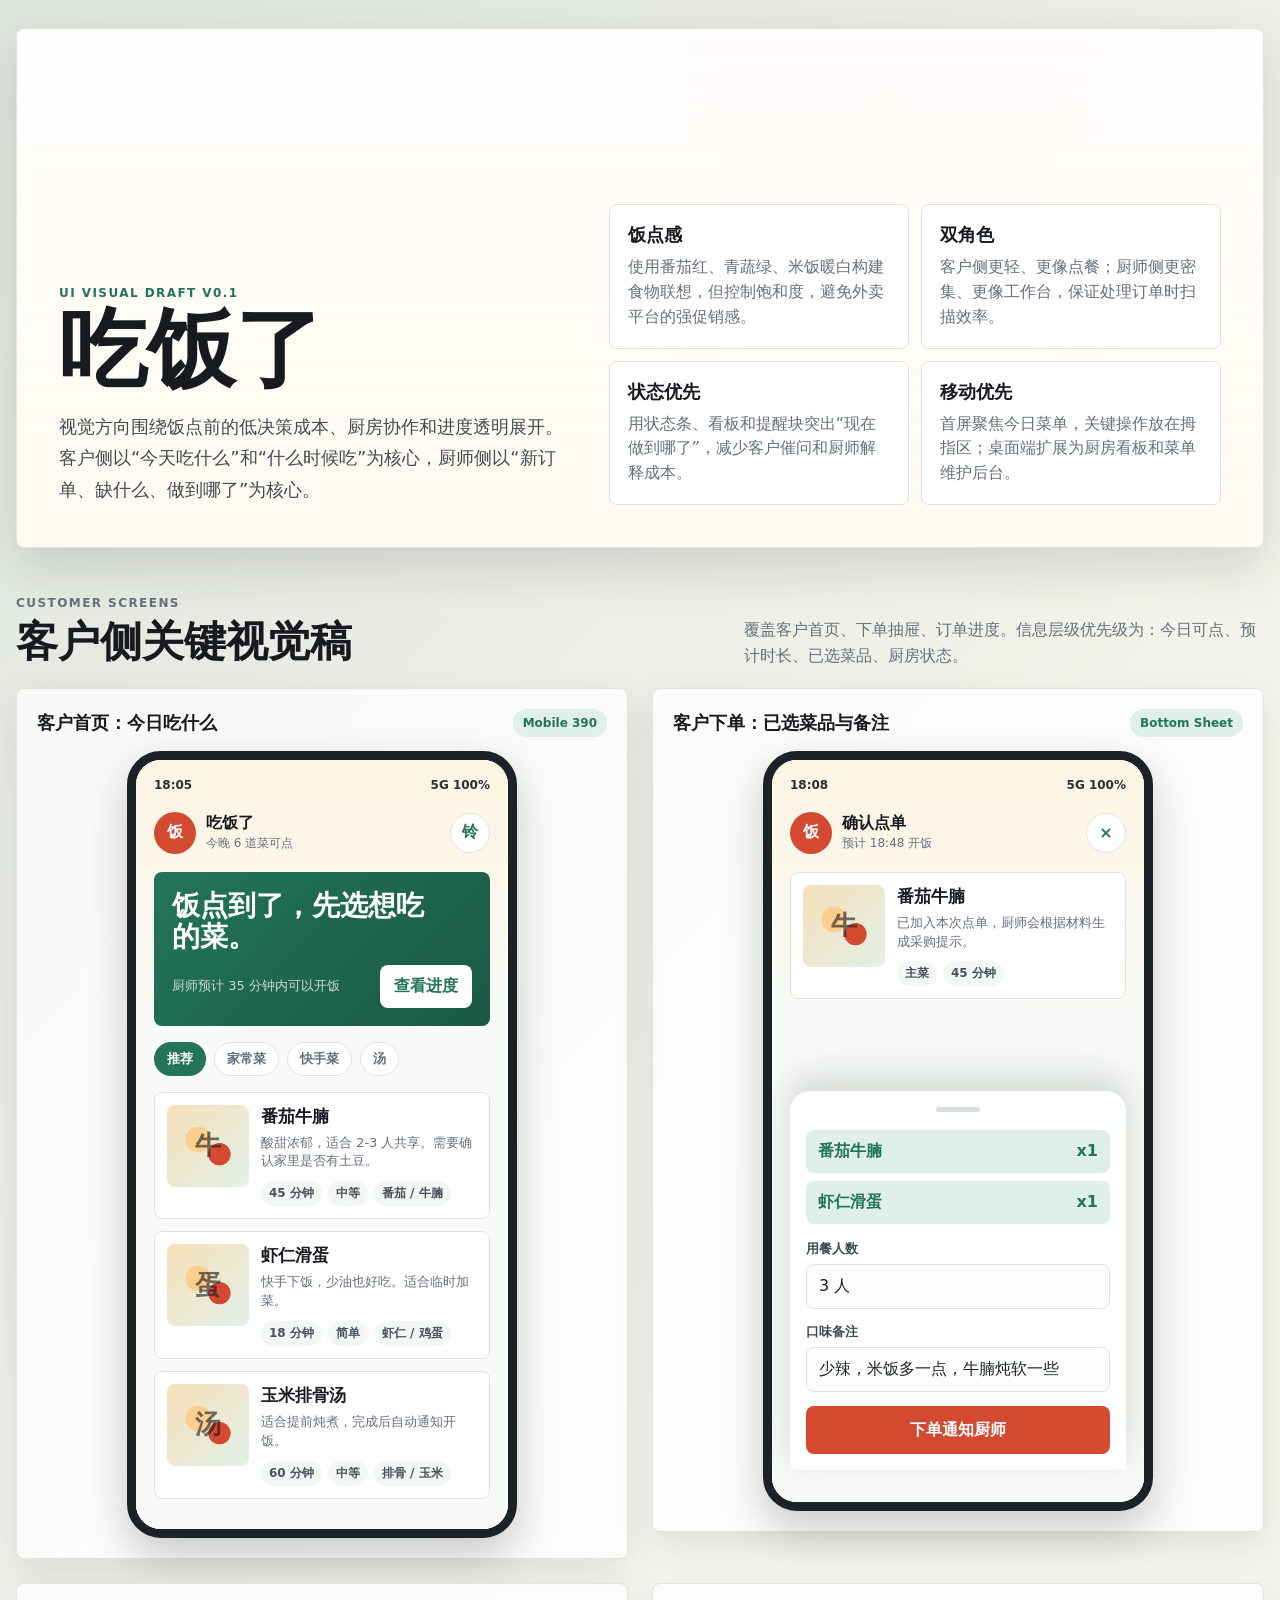
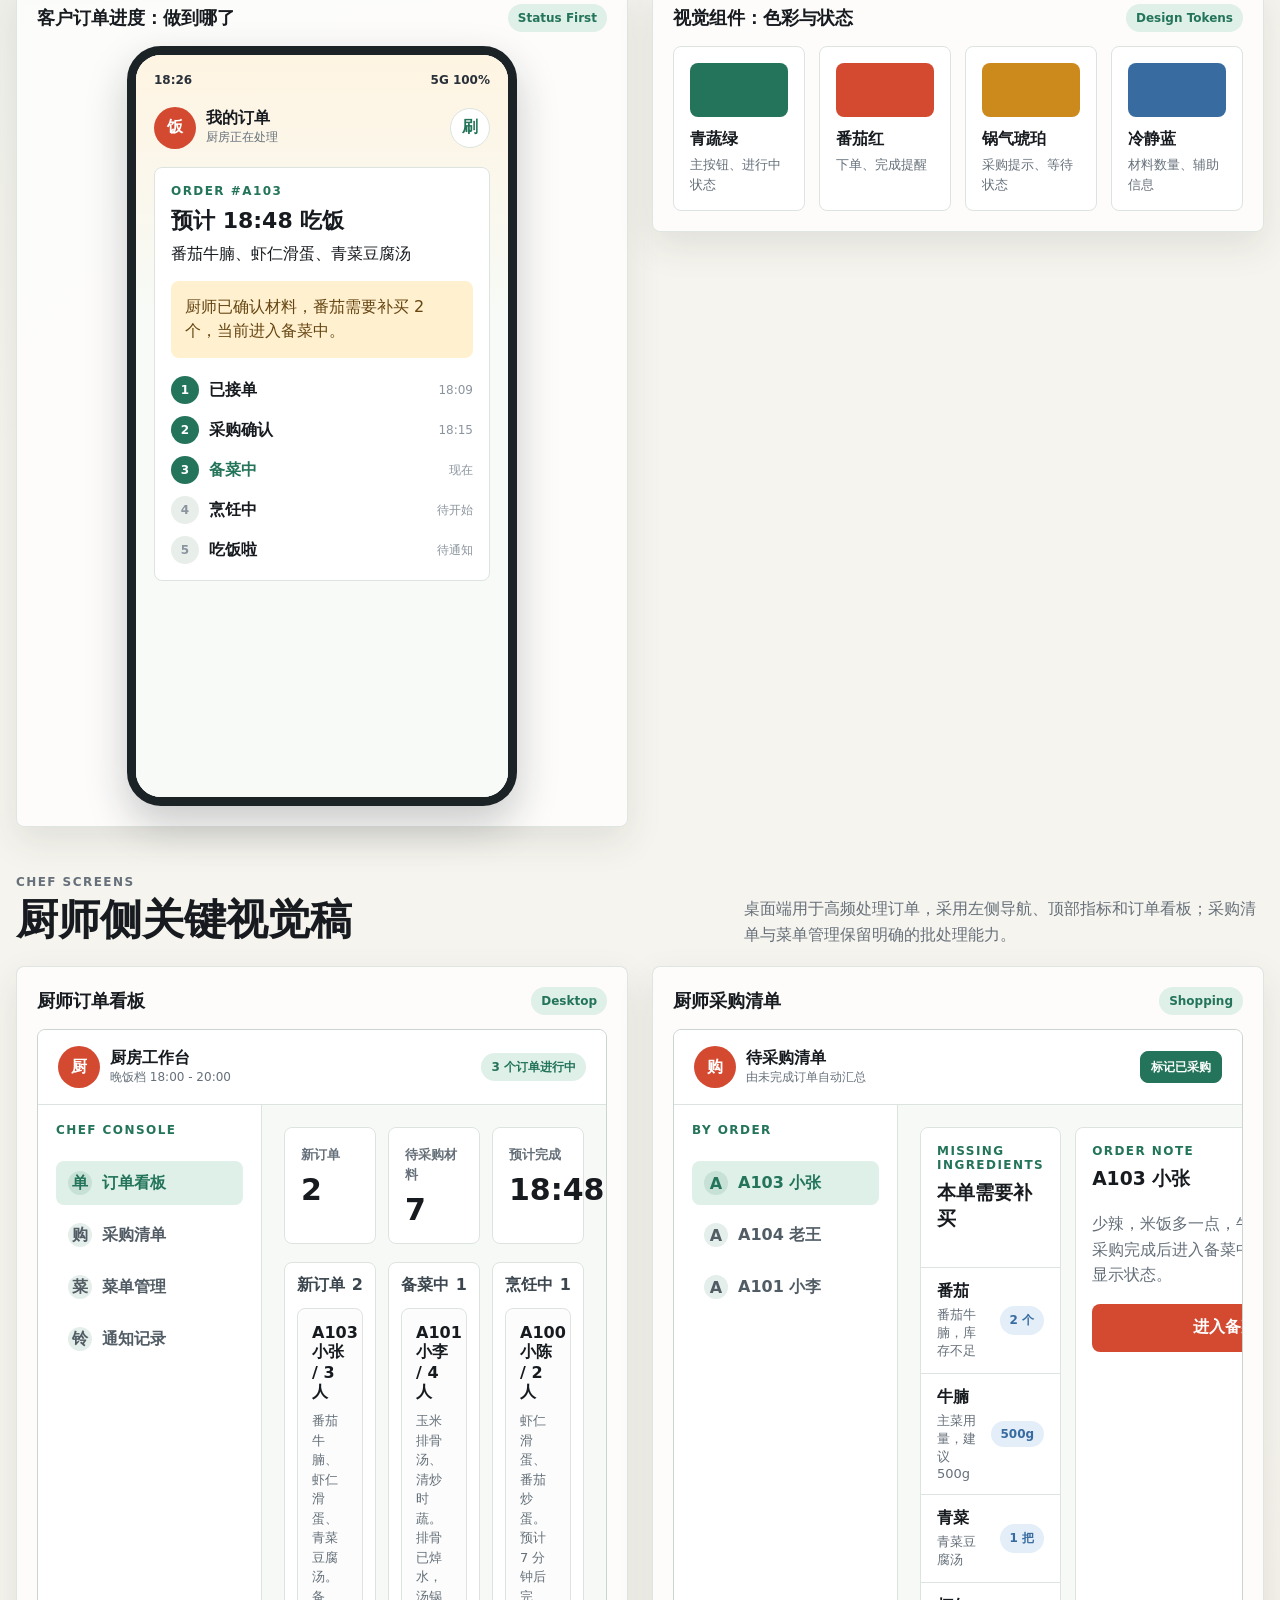
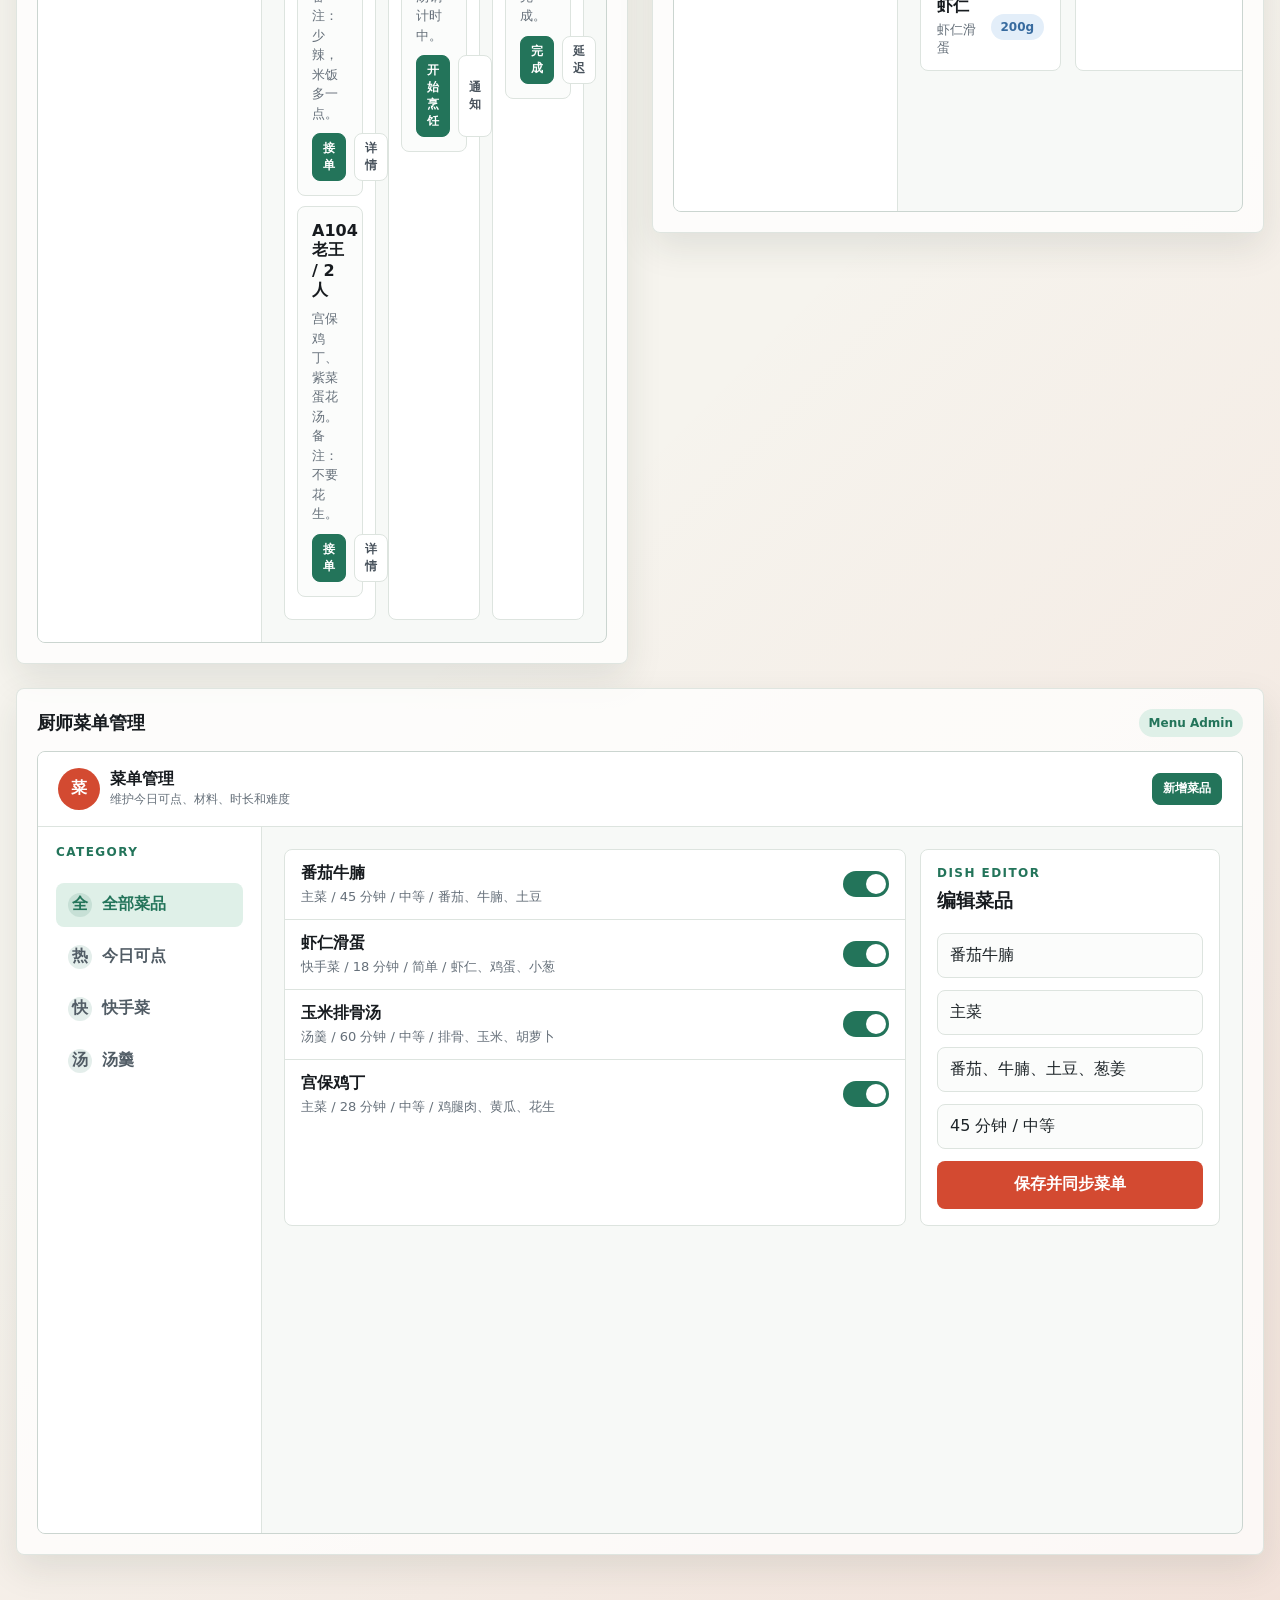
==== docs/ui-visual-draft.html @ 0a66c68c "Add UI visual draft" ====
<!doctype html>
<html lang="zh-CN">
  <head>
    <meta charset="UTF-8" />
    <meta name="viewport" content="width=device-width, initial-scale=1.0" />
    <title>吃饭了 UI 视觉稿</title>
    <style>
      :root {
        color-scheme: light;
        --ink: #171b1f;
        --muted: #66707a;
        --subtle: #8b949e;
        --paper: #fffaf1;
        --surface: #ffffff;
        --wash: #f3f7f4;
        --line: #dde4df;
        --green: #23745a;
        --green-soft: #dff0e8;
        --tomato: #d34a31;
        --tomato-soft: #ffe4dc;
        --amber: #cc8a1d;
        --amber-soft: #fff0cf;
        --blue: #386b9f;
        --blue-soft: #e3eef9;
        --shadow: 0 20px 48px rgba(31, 45, 38, 0.14);
        --radius: 8px;
      }

      * {
        box-sizing: border-box;
      }

      body {
        margin: 0;
        background:
          linear-gradient(135deg, rgba(35, 116, 90, 0.12), transparent 34%),
          linear-gradient(315deg, rgba(211, 74, 49, 0.1), transparent 30%),
          #f6f4ee;
        color: var(--ink);
        font-family:
          Inter, ui-sans-serif, system-ui, -apple-system, BlinkMacSystemFont,
          "Segoe UI", "Noto Sans SC", sans-serif;
      }

      button,
      input,
      textarea {
        font: inherit;
      }

      .page {
        width: min(1440px, calc(100% - 32px));
        margin: 0 auto;
        padding: 28px 0 72px;
      }

      .cover {
        display: grid;
        grid-template-columns: minmax(0, 0.92fr) minmax(340px, 1.08fr);
        gap: 28px;
        min-height: 520px;
        align-items: end;
        padding: 42px;
        border: 1px solid rgba(221, 228, 223, 0.9);
        border-radius: var(--radius);
        background:
          linear-gradient(180deg, rgba(255, 255, 255, 0.86), rgba(255, 250, 241, 0.94)),
          radial-gradient(circle at 70% 18%, rgba(255, 228, 220, 0.7), transparent 34%),
          var(--paper);
        box-shadow: var(--shadow);
      }

      .eyebrow {
        margin: 0 0 8px;
        color: var(--green);
        font-size: 12px;
        font-weight: 900;
        letter-spacing: 0.12em;
        text-transform: uppercase;
      }

      h1,
      h2,
      h3,
      p {
        margin-top: 0;
      }

      h1 {
        max-width: 620px;
        margin-bottom: 18px;
        font-size: clamp(42px, 7vw, 88px);
        line-height: 0.96;
        letter-spacing: 0;
      }

      .cover-copy {
        max-width: 620px;
        margin: 0;
        color: #424b52;
        font-size: 18px;
        line-height: 1.75;
      }

      .visual-principles {
        display: grid;
        grid-template-columns: repeat(2, minmax(0, 1fr));
        gap: 12px;
      }

      .principle {
        min-height: 132px;
        padding: 18px;
        border: 1px solid var(--line);
        border-radius: var(--radius);
        background: var(--surface);
      }

      .principle strong {
        display: block;
        margin-bottom: 8px;
        font-size: 18px;
      }

      .principle span {
        color: var(--muted);
        line-height: 1.55;
      }

      .section-head {
        display: flex;
        align-items: end;
        justify-content: space-between;
        gap: 20px;
        margin: 46px 0 18px;
      }

      .section-head h2 {
        margin: 0;
        font-size: clamp(26px, 4vw, 42px);
        letter-spacing: 0;
      }

      .section-head p {
        max-width: 520px;
        margin: 0;
        color: var(--muted);
        line-height: 1.65;
      }

      .boards {
        display: grid;
        grid-template-columns: repeat(2, minmax(0, 1fr));
        gap: 24px;
        align-items: start;
      }

      .board {
        padding: 20px;
        border: 1px solid rgba(221, 228, 223, 0.94);
        border-radius: var(--radius);
        background: rgba(255, 255, 255, 0.74);
        box-shadow: 0 14px 36px rgba(31, 45, 38, 0.1);
      }

      .board-title {
        display: flex;
        align-items: center;
        justify-content: space-between;
        gap: 12px;
        margin-bottom: 14px;
      }

      .board-title h3 {
        margin: 0;
        font-size: 18px;
      }

      .tag {
        display: inline-flex;
        align-items: center;
        min-height: 28px;
        padding: 5px 10px;
        border-radius: 999px;
        background: var(--green-soft);
        color: var(--green);
        font-size: 12px;
        font-weight: 800;
        white-space: nowrap;
      }

      .phone {
        width: min(390px, 100%);
        min-height: 760px;
        margin: 0 auto;
        overflow: hidden;
        border: 9px solid #1c2327;
        border-radius: 34px;
        background: #f8f8f4;
        box-shadow: 0 18px 42px rgba(23, 27, 31, 0.22);
      }

      .phone-screen {
        min-height: 742px;
        padding: 18px;
        background:
          linear-gradient(180deg, rgba(255, 244, 225, 0.96), rgba(247, 250, 246, 0.98) 34%),
          var(--wash);
      }

      .status {
        display: flex;
        justify-content: space-between;
        margin-bottom: 20px;
        color: #283039;
        font-size: 12px;
        font-weight: 800;
      }

      .app-top {
        display: flex;
        align-items: center;
        justify-content: space-between;
        gap: 12px;
        margin-bottom: 18px;
      }

      .brand {
        display: flex;
        align-items: center;
        gap: 10px;
      }

      .logo {
        display: grid;
        place-items: center;
        width: 42px;
        height: 42px;
        border-radius: 50%;
        background: var(--tomato);
        color: #fff;
        font-weight: 950;
      }

      .brand strong {
        display: block;
        line-height: 1.1;
      }

      .brand span {
        color: var(--muted);
        font-size: 12px;
      }

      .icon-button {
        display: grid;
        place-items: center;
        width: 40px;
        height: 40px;
        border: 1px solid var(--line);
        border-radius: 50%;
        background: #fff;
        color: var(--green);
        font-weight: 900;
      }

      .hero-panel {
        padding: 18px;
        border-radius: var(--radius);
        background:
          linear-gradient(135deg, rgba(35, 116, 90, 0.92), rgba(25, 88, 68, 0.96)),
          var(--green);
        color: #fff;
      }

      .hero-panel h2 {
        max-width: 270px;
        margin-bottom: 12px;
        font-size: 28px;
        line-height: 1.12;
        letter-spacing: 0;
      }

      .hero-row {
        display: flex;
        align-items: center;
        justify-content: space-between;
        gap: 14px;
      }

      .hero-row span {
        color: rgba(255, 255, 255, 0.76);
        font-size: 13px;
        line-height: 1.4;
      }

      .primary {
        border: 0;
        border-radius: var(--radius);
        padding: 11px 14px;
        background: #fff;
        color: var(--green);
        font-weight: 900;
      }

      .tabs {
        display: flex;
        gap: 8px;
        margin: 16px 0;
        overflow-x: auto;
      }

      .tab {
        flex: 0 0 auto;
        min-height: 34px;
        border: 1px solid var(--line);
        border-radius: 999px;
        padding: 7px 12px;
        background: #fff;
        color: var(--muted);
        font-size: 13px;
        font-weight: 750;
      }

      .tab.active {
        border-color: rgba(35, 116, 90, 0.2);
        background: var(--green);
        color: #fff;
      }

      .dish-card {
        display: grid;
        grid-template-columns: 82px minmax(0, 1fr);
        gap: 12px;
        margin-bottom: 12px;
        padding: 12px;
        border: 1px solid var(--line);
        border-radius: var(--radius);
        background: #fff;
      }

      .dish-art {
        display: grid;
        place-items: center;
        width: 82px;
        height: 82px;
        border-radius: var(--radius);
        background:
          radial-gradient(circle at 38% 42%, #ffcd8d 0 18%, transparent 19%),
          radial-gradient(circle at 64% 60%, #d34a31 0 15%, transparent 16%),
          linear-gradient(135deg, #f6e1ba, #e3f0e8);
        color: rgba(23, 27, 31, 0.62);
        font-size: 26px;
        font-weight: 950;
      }

      .dish-card h3 {
        margin-bottom: 6px;
        font-size: 17px;
      }

      .dish-card p {
        margin-bottom: 10px;
        color: var(--muted);
        font-size: 13px;
        line-height: 1.45;
      }

      .meta-row {
        display: flex;
        flex-wrap: wrap;
        gap: 6px;
      }

      .mini {
        border-radius: 999px;
        padding: 4px 8px;
        background: var(--wash);
        color: #48525c;
        font-size: 12px;
        font-weight: 700;
      }

      .sheet {
        margin-top: 92px;
        padding: 16px;
        border-radius: 20px 20px 0 0;
        background: #fff;
        box-shadow: 0 -14px 34px rgba(31, 45, 38, 0.16);
      }

      .sheet-grip {
        width: 44px;
        height: 5px;
        margin: 0 auto 18px;
        border-radius: 999px;
        background: #d8ded9;
      }

      .form-row {
        margin-bottom: 14px;
      }

      .form-row label {
        display: block;
        margin-bottom: 6px;
        color: #3f4a52;
        font-size: 13px;
        font-weight: 800;
      }

      .field {
        min-height: 44px;
        width: 100%;
        border: 1px solid var(--line);
        border-radius: var(--radius);
        padding: 11px 12px;
        background: #fbfcfb;
        color: #1e2529;
      }

      .selected {
        display: grid;
        gap: 8px;
        margin-bottom: 16px;
      }

      .selected-item {
        display: flex;
        justify-content: space-between;
        gap: 10px;
        padding: 11px 12px;
        border-radius: var(--radius);
        background: var(--green-soft);
        color: var(--green);
        font-weight: 850;
      }

      .cta {
        width: 100%;
        min-height: 48px;
        border: 0;
        border-radius: var(--radius);
        background: var(--tomato);
        color: #fff;
        font-weight: 950;
      }

      .progress-card {
        padding: 16px;
        border: 1px solid var(--line);
        border-radius: var(--radius);
        background: #fff;
      }

      .progress-card h3 {
        margin-bottom: 8px;
        font-size: 22px;
      }

      .notice {
        margin: 14px 0;
        padding: 14px;
        border-radius: var(--radius);
        background: var(--amber-soft);
        color: #664512;
        line-height: 1.55;
      }

      .steps {
        display: grid;
        gap: 12px;
        margin-top: 18px;
      }

      .step {
        display: grid;
        grid-template-columns: 28px minmax(0, 1fr) auto;
        gap: 10px;
        align-items: center;
      }

      .dot {
        display: grid;
        place-items: center;
        width: 28px;
        height: 28px;
        border-radius: 50%;
        background: #e8eee9;
        color: var(--muted);
        font-size: 12px;
        font-weight: 900;
      }

      .step.done .dot,
      .step.active .dot {
        background: var(--green);
        color: #fff;
      }

      .step.active strong {
        color: var(--green);
      }

      .step span {
        color: var(--subtle);
        font-size: 12px;
      }

      .desktop {
        min-height: 760px;
        overflow: hidden;
        border: 1px solid #cbd5d0;
        border-radius: var(--radius);
        background: #f7f9f7;
      }

      .desktop-top {
        display: flex;
        align-items: center;
        justify-content: space-between;
        gap: 20px;
        padding: 16px 20px;
        border-bottom: 1px solid var(--line);
        background: #fff;
      }

      .desktop-body {
        display: grid;
        grid-template-columns: 224px minmax(0, 1fr);
        min-height: 706px;
      }

      .sidebar {
        padding: 18px;
        border-right: 1px solid var(--line);
        background: #ffffff;
      }

      .nav {
        display: grid;
        gap: 8px;
        margin-top: 24px;
      }

      .nav-item {
        display: flex;
        align-items: center;
        gap: 10px;
        min-height: 42px;
        border-radius: var(--radius);
        padding: 10px 12px;
        color: #515c65;
        font-weight: 760;
      }

      .nav-item.active {
        background: var(--green-soft);
        color: var(--green);
      }

      .nav-icon {
        display: grid;
        place-items: center;
        width: 24px;
        height: 24px;
        border-radius: 50%;
        background: rgba(35, 116, 90, 0.12);
      }

      .workarea {
        padding: 22px;
      }

      .metrics {
        display: grid;
        grid-template-columns: repeat(3, minmax(0, 1fr));
        gap: 12px;
        margin-bottom: 18px;
      }

      .metric {
        padding: 16px;
        border: 1px solid var(--line);
        border-radius: var(--radius);
        background: #fff;
      }

      .metric span {
        color: var(--muted);
        font-size: 13px;
        font-weight: 800;
      }

      .metric strong {
        display: block;
        margin-top: 8px;
        font-size: 30px;
      }

      .kanban {
        display: grid;
        grid-template-columns: repeat(3, minmax(0, 1fr));
        gap: 12px;
      }

      .lane {
        min-height: 496px;
        padding: 12px;
        border: 1px solid var(--line);
        border-radius: var(--radius);
        background: #fff;
      }

      .lane-title {
        display: flex;
        justify-content: space-between;
        margin-bottom: 12px;
        color: #3b464e;
        font-weight: 900;
      }

      .order-card {
        margin-bottom: 10px;
        padding: 14px;
        border: 1px solid var(--line);
        border-radius: var(--radius);
        background: #fbfcfb;
      }

      .order-card strong {
        display: block;
        margin-bottom: 8px;
      }

      .order-card p {
        margin-bottom: 10px;
        color: var(--muted);
        font-size: 13px;
        line-height: 1.5;
      }

      .order-actions {
        display: flex;
        gap: 8px;
      }

      .small-button {
        min-height: 32px;
        border: 1px solid var(--line);
        border-radius: var(--radius);
        padding: 6px 10px;
        background: #fff;
        color: #48525c;
        font-size: 12px;
        font-weight: 850;
      }

      .small-button.primary-action {
        border-color: var(--green);
        background: var(--green);
        color: #fff;
      }

      .split {
        display: grid;
        grid-template-columns: 1fr 300px;
        gap: 14px;
      }

      .list-panel,
      .editor-panel {
        border: 1px solid var(--line);
        border-radius: var(--radius);
        background: #fff;
      }

      .panel-pad {
        padding: 16px;
      }

      .ingredient-row,
      .menu-row {
        display: grid;
        grid-template-columns: minmax(0, 1fr) auto;
        gap: 12px;
        align-items: center;
        padding: 13px 16px;
        border-top: 1px solid var(--line);
      }

      .ingredient-row:first-child,
      .menu-row:first-child {
        border-top: 0;
      }

      .ingredient-row p,
      .menu-row p {
        margin: 4px 0 0;
        color: var(--muted);
        font-size: 13px;
      }

      .amount {
        border-radius: 999px;
        padding: 6px 10px;
        background: var(--blue-soft);
        color: var(--blue);
        font-size: 12px;
        font-weight: 850;
      }

      .toggle {
        width: 46px;
        height: 26px;
        border-radius: 999px;
        background: var(--green);
        padding: 3px;
      }

      .toggle::after {
        display: block;
        width: 20px;
        height: 20px;
        margin-left: auto;
        border-radius: 50%;
        background: #fff;
        content: "";
      }

      .field-stack {
        display: grid;
        gap: 12px;
      }

      .token-grid {
        display: grid;
        grid-template-columns: repeat(4, minmax(0, 1fr));
        gap: 14px;
      }

      .token {
        padding: 16px;
        border: 1px solid var(--line);
        border-radius: var(--radius);
        background: #fff;
      }

      .swatch {
        height: 54px;
        margin-bottom: 12px;
        border-radius: var(--radius);
      }

      .token strong {
        display: block;
        margin-bottom: 4px;
      }

      .token span {
        color: var(--muted);
        font-size: 13px;
      }

      @media (max-width: 1080px) {
        .cover,
        .boards {
          grid-template-columns: 1fr;
        }

        .desktop-body,
        .split,
        .metrics,
        .kanban,
        .token-grid {
          grid-template-columns: 1fr;
        }

        .sidebar {
          display: none;
        }
      }

      @media (max-width: 640px) {
        .page {
          width: min(100% - 20px, 1440px);
          padding-top: 10px;
        }

        .cover {
          padding: 22px;
          min-height: auto;
        }

        .visual-principles {
          grid-template-columns: 1fr;
        }

        .section-head {
          display: block;
        }

        .section-head p {
          margin-top: 10px;
        }

        .board {
          padding: 12px;
        }
      }
    </style>
  </head>
  <body>
    <main class="page">
      <section class="cover">
        <div>
          <p class="eyebrow">UI Visual Draft v0.1</p>
          <h1>吃饭了</h1>
          <p class="cover-copy">
            视觉方向围绕饭点前的低决策成本、厨房协作和进度透明展开。客户侧以“今天吃什么”和“什么时候吃”为核心，厨师侧以“新订单、缺什么、做到哪了”为核心。
          </p>
        </div>
        <div class="visual-principles">
          <div class="principle">
            <strong>饭点感</strong>
            <span>使用番茄红、青蔬绿、米饭暖白构建食物联想，但控制饱和度，避免外卖平台的强促销感。</span>
          </div>
          <div class="principle">
            <strong>双角色</strong>
            <span>客户侧更轻、更像点餐；厨师侧更密集、更像工作台，保证处理订单时扫描效率。</span>
          </div>
          <div class="principle">
            <strong>状态优先</strong>
            <span>用状态条、看板和提醒块突出“现在做到哪了”，减少客户催问和厨师解释成本。</span>
          </div>
          <div class="principle">
            <strong>移动优先</strong>
            <span>首屏聚焦今日菜单，关键操作放在拇指区；桌面端扩展为厨房看板和菜单维护后台。</span>
          </div>
        </div>
      </section>

      <div class="section-head">
        <div>
          <p class="eyebrow">Customer Screens</p>
          <h2>客户侧关键视觉稿</h2>
        </div>
        <p>覆盖客户首页、下单抽屉、订单进度。信息层级优先级为：今日可点、预计时长、已选菜品、厨房状态。</p>
      </div>

      <section class="boards">
        <article class="board">
          <div class="board-title">
            <h3>客户首页：今日吃什么</h3>
            <span class="tag">Mobile 390</span>
          </div>
          <div class="phone">
            <div class="phone-screen">
              <div class="status"><span>18:05</span><span>5G 100%</span></div>
              <div class="app-top">
                <div class="brand">
                  <div class="logo">饭</div>
                  <div>
                    <strong>吃饭了</strong>
                    <span>今晚 6 道菜可点</span>
                  </div>
                </div>
                <button class="icon-button" type="button">铃</button>
              </div>
              <div class="hero-panel">
                <h2>饭点到了，先选想吃的菜。</h2>
                <div class="hero-row">
                  <span>厨师预计 35 分钟内可以开饭</span>
                  <button class="primary" type="button">查看进度</button>
                </div>
              </div>
              <div class="tabs">
                <button class="tab active" type="button">推荐</button>
                <button class="tab" type="button">家常菜</button>
                <button class="tab" type="button">快手菜</button>
                <button class="tab" type="button">汤</button>
              </div>
              <div class="dish-card">
                <div class="dish-art">牛</div>
                <div>
                  <h3>番茄牛腩</h3>
                  <p>酸甜浓郁，适合 2-3 人共享。需要确认家里是否有土豆。</p>
                  <div class="meta-row">
                    <span class="mini">45 分钟</span>
                    <span class="mini">中等</span>
                    <span class="mini">番茄 / 牛腩</span>
                  </div>
                </div>
              </div>
              <div class="dish-card">
                <div class="dish-art">蛋</div>
                <div>
                  <h3>虾仁滑蛋</h3>
                  <p>快手下饭，少油也好吃。适合临时加菜。</p>
                  <div class="meta-row">
                    <span class="mini">18 分钟</span>
                    <span class="mini">简单</span>
                    <span class="mini">虾仁 / 鸡蛋</span>
                  </div>
                </div>
              </div>
              <div class="dish-card">
                <div class="dish-art">汤</div>
                <div>
                  <h3>玉米排骨汤</h3>
                  <p>适合提前炖煮，完成后自动通知开饭。</p>
                  <div class="meta-row">
                    <span class="mini">60 分钟</span>
                    <span class="mini">中等</span>
                    <span class="mini">排骨 / 玉米</span>
                  </div>
                </div>
              </div>
            </div>
          </div>
        </article>

        <article class="board">
          <div class="board-title">
            <h3>客户下单：已选菜品与备注</h3>
            <span class="tag">Bottom Sheet</span>
          </div>
          <div class="phone">
            <div class="phone-screen">
              <div class="status"><span>18:08</span><span>5G 100%</span></div>
              <div class="app-top">
                <div class="brand">
                  <div class="logo">饭</div>
                  <div>
                    <strong>确认点单</strong>
                    <span>预计 18:48 开饭</span>
                  </div>
                </div>
                <button class="icon-button" type="button">×</button>
              </div>
              <div class="dish-card">
                <div class="dish-art">牛</div>
                <div>
                  <h3>番茄牛腩</h3>
                  <p>已加入本次点单，厨师会根据材料生成采购提示。</p>
                  <div class="meta-row">
                    <span class="mini">主菜</span>
                    <span class="mini">45 分钟</span>
                  </div>
                </div>
              </div>
              <div class="sheet">
                <div class="sheet-grip"></div>
                <div class="selected">
                  <div class="selected-item"><span>番茄牛腩</span><span>x1</span></div>
                  <div class="selected-item"><span>虾仁滑蛋</span><span>x1</span></div>
                </div>
                <div class="form-row">
                  <label>用餐人数</label>
                  <div class="field">3 人</div>
                </div>
                <div class="form-row">
                  <label>口味备注</label>
                  <div class="field">少辣，米饭多一点，牛腩炖软一些</div>
                </div>
                <button class="cta" type="button">下单通知厨师</button>
              </div>
            </div>
          </div>
        </article>

        <article class="board">
          <div class="board-title">
            <h3>客户订单进度：做到哪了</h3>
            <span class="tag">Status First</span>
          </div>
          <div class="phone">
            <div class="phone-screen">
              <div class="status"><span>18:26</span><span>5G 100%</span></div>
              <div class="app-top">
                <div class="brand">
                  <div class="logo">饭</div>
                  <div>
                    <strong>我的订单</strong>
                    <span>厨房正在处理</span>
                  </div>
                </div>
                <button class="icon-button" type="button">刷</button>
              </div>
              <div class="progress-card">
                <p class="eyebrow">Order #A103</p>
                <h3>预计 18:48 吃饭</h3>
                <p>番茄牛腩、虾仁滑蛋、青菜豆腐汤</p>
                <div class="notice">厨师已确认材料，番茄需要补买 2 个，当前进入备菜中。</div>
                <div class="steps">
                  <div class="step done">
                    <span class="dot">1</span>
                    <strong>已接单</strong>
                    <span>18:09</span>
                  </div>
                  <div class="step done">
                    <span class="dot">2</span>
                    <strong>采购确认</strong>
                    <span>18:15</span>
                  </div>
                  <div class="step active">
                    <span class="dot">3</span>
                    <strong>备菜中</strong>
                    <span>现在</span>
                  </div>
                  <div class="step">
                    <span class="dot">4</span>
                    <strong>烹饪中</strong>
                    <span>待开始</span>
                  </div>
                  <div class="step">
                    <span class="dot">5</span>
                    <strong>吃饭啦</strong>
                    <span>待通知</span>
                  </div>
                </div>
              </div>
            </div>
          </div>
        </article>

        <article class="board">
          <div class="board-title">
            <h3>视觉组件：色彩与状态</h3>
            <span class="tag">Design Tokens</span>
          </div>
          <div class="token-grid">
            <div class="token">
              <div class="swatch" style="background: #23745a"></div>
              <strong>青蔬绿</strong>
              <span>主按钮、进行中状态</span>
            </div>
            <div class="token">
              <div class="swatch" style="background: #d34a31"></div>
              <strong>番茄红</strong>
              <span>下单、完成提醒</span>
            </div>
            <div class="token">
              <div class="swatch" style="background: #cc8a1d"></div>
              <strong>锅气琥珀</strong>
              <span>采购提示、等待状态</span>
            </div>
            <div class="token">
              <div class="swatch" style="background: #386b9f"></div>
              <strong>冷静蓝</strong>
              <span>材料数量、辅助信息</span>
            </div>
          </div>
        </article>
      </section>

      <div class="section-head">
        <div>
          <p class="eyebrow">Chef Screens</p>
          <h2>厨师侧关键视觉稿</h2>
        </div>
        <p>桌面端用于高频处理订单，采用左侧导航、顶部指标和订单看板；采购清单与菜单管理保留明确的批处理能力。</p>
      </div>

      <section class="boards">
        <article class="board">
          <div class="board-title">
            <h3>厨师订单看板</h3>
            <span class="tag">Desktop</span>
          </div>
          <div class="desktop">
            <div class="desktop-top">
              <div class="brand">
                <div class="logo">厨</div>
                <div>
                  <strong>厨房工作台</strong>
                  <span>晚饭档 18:00 - 20:00</span>
                </div>
              </div>
              <span class="tag">3 个订单进行中</span>
            </div>
            <div class="desktop-body">
              <aside class="sidebar">
                <p class="eyebrow">Chef Console</p>
                <nav class="nav">
                  <div class="nav-item active"><span class="nav-icon">单</span>订单看板</div>
                  <div class="nav-item"><span class="nav-icon">购</span>采购清单</div>
                  <div class="nav-item"><span class="nav-icon">菜</span>菜单管理</div>
                  <div class="nav-item"><span class="nav-icon">铃</span>通知记录</div>
                </nav>
              </aside>
              <div class="workarea">
                <div class="metrics">
                  <div class="metric"><span>新订单</span><strong>2</strong></div>
                  <div class="metric"><span>待采购材料</span><strong>7</strong></div>
                  <div class="metric"><span>预计完成</span><strong>18:48</strong></div>
                </div>
                <div class="kanban">
                  <div class="lane">
                    <div class="lane-title"><span>新订单</span><span>2</span></div>
                    <div class="order-card">
                      <strong>A103 小张 / 3 人</strong>
                      <p>番茄牛腩、虾仁滑蛋、青菜豆腐汤。备注：少辣，米饭多一点。</p>
                      <div class="order-actions">
                        <button class="small-button primary-action" type="button">接单</button>
                        <button class="small-button" type="button">详情</button>
                      </div>
                    </div>
                    <div class="order-card">
                      <strong>A104 老王 / 2 人</strong>
                      <p>宫保鸡丁、紫菜蛋花汤。备注：不要花生。</p>
                      <div class="order-actions">
                        <button class="small-button primary-action" type="button">接单</button>
                        <button class="small-button" type="button">详情</button>
                      </div>
                    </div>
                  </div>
                  <div class="lane">
                    <div class="lane-title"><span>备菜中</span><span>1</span></div>
                    <div class="order-card">
                      <strong>A101 小李 / 4 人</strong>
                      <p>玉米排骨汤、清炒时蔬。排骨已焯水，汤锅计时中。</p>
                      <div class="order-actions">
                        <button class="small-button primary-action" type="button">开始烹饪</button>
                        <button class="small-button" type="button">通知</button>
                      </div>
                    </div>
                  </div>
                  <div class="lane">
                    <div class="lane-title"><span>烹饪中</span><span>1</span></div>
                    <div class="order-card">
                      <strong>A100 小陈 / 2 人</strong>
                      <p>虾仁滑蛋、番茄炒蛋。预计 7 分钟后完成。</p>
                      <div class="order-actions">
                        <button class="small-button primary-action" type="button">完成</button>
                        <button class="small-button" type="button">延迟</button>
                      </div>
                    </div>
                  </div>
                </div>
              </div>
            </div>
          </div>
        </article>

        <article class="board">
          <div class="board-title">
            <h3>厨师采购清单</h3>
            <span class="tag">Shopping</span>
          </div>
          <div class="desktop">
            <div class="desktop-top">
              <div class="brand">
                <div class="logo">购</div>
                <div>
                  <strong>待采购清单</strong>
                  <span>由未完成订单自动汇总</span>
                </div>
              </div>
              <button class="small-button primary-action" type="button">标记已采购</button>
            </div>
            <div class="desktop-body">
              <aside class="sidebar">
                <p class="eyebrow">By Order</p>
                <nav class="nav">
                  <div class="nav-item active"><span class="nav-icon">A</span>A103 小张</div>
                  <div class="nav-item"><span class="nav-icon">A</span>A104 老王</div>
                  <div class="nav-item"><span class="nav-icon">A</span>A101 小李</div>
                </nav>
              </aside>
              <div class="workarea">
                <div class="split">
                  <div class="list-panel">
                    <div class="panel-pad">
                      <p class="eyebrow">Missing Ingredients</p>
                      <h3>本单需要补买</h3>
                    </div>
                    <div class="ingredient-row">
                      <div><strong>番茄</strong><p>番茄牛腩，库存不足</p></div>
                      <span class="amount">2 个</span>
                    </div>
                    <div class="ingredient-row">
                      <div><strong>牛腩</strong><p>主菜用量，建议 500g</p></div>
                      <span class="amount">500g</span>
                    </div>
                    <div class="ingredient-row">
                      <div><strong>青菜</strong><p>青菜豆腐汤</p></div>
                      <span class="amount">1 把</span>
                    </div>
                    <div class="ingredient-row">
                      <div><strong>虾仁</strong><p>虾仁滑蛋</p></div>
                      <span class="amount">200g</span>
                    </div>
                  </div>
                  <div class="editor-panel">
                    <div class="panel-pad">
                      <p class="eyebrow">Order Note</p>
                      <h3>A103 小张</h3>
                      <p style="color: var(--muted); line-height: 1.6">
                        少辣，米饭多一点，牛腩炖软一些。采购完成后进入备菜中，客户侧同步显示状态。
                      </p>
                      <button class="cta" type="button">进入备菜</button>
                    </div>
                  </div>
                </div>
              </div>
            </div>
          </div>
        </article>

        <article class="board" style="grid-column: 1 / -1">
          <div class="board-title">
            <h3>厨师菜单管理</h3>
            <span class="tag">Menu Admin</span>
          </div>
          <div class="desktop">
            <div class="desktop-top">
              <div class="brand">
                <div class="logo">菜</div>
                <div>
                  <strong>菜单管理</strong>
                  <span>维护今日可点、材料、时长和难度</span>
                </div>
              </div>
              <button class="small-button primary-action" type="button">新增菜品</button>
            </div>
            <div class="desktop-body">
              <aside class="sidebar">
                <p class="eyebrow">Category</p>
                <nav class="nav">
                  <div class="nav-item active"><span class="nav-icon">全</span>全部菜品</div>
                  <div class="nav-item"><span class="nav-icon">热</span>今日可点</div>
                  <div class="nav-item"><span class="nav-icon">快</span>快手菜</div>
                  <div class="nav-item"><span class="nav-icon">汤</span>汤羹</div>
                </nav>
              </aside>
              <div class="workarea">
                <div class="split">
                  <div class="list-panel">
                    <div class="menu-row">
                      <div><strong>番茄牛腩</strong><p>主菜 / 45 分钟 / 中等 / 番茄、牛腩、土豆</p></div>
                      <div class="toggle" aria-label="今日可点"></div>
                    </div>
                    <div class="menu-row">
                      <div><strong>虾仁滑蛋</strong><p>快手菜 / 18 分钟 / 简单 / 虾仁、鸡蛋、小葱</p></div>
                      <div class="toggle" aria-label="今日可点"></div>
                    </div>
                    <div class="menu-row">
                      <div><strong>玉米排骨汤</strong><p>汤羹 / 60 分钟 / 中等 / 排骨、玉米、胡萝卜</p></div>
                      <div class="toggle" aria-label="今日可点"></div>
                    </div>
                    <div class="menu-row">
                      <div><strong>宫保鸡丁</strong><p>主菜 / 28 分钟 / 中等 / 鸡腿肉、黄瓜、花生</p></div>
                      <div class="toggle" aria-label="今日可点"></div>
                    </div>
                  </div>
                  <div class="editor-panel">
                    <div class="panel-pad">
                      <p class="eyebrow">Dish Editor</p>
                      <h3>编辑菜品</h3>
                      <div class="field-stack">
                        <div class="field">番茄牛腩</div>
                        <div class="field">主菜</div>
                        <div class="field">番茄、牛腩、土豆、葱姜</div>
                        <div class="field">45 分钟 / 中等</div>
                        <button class="cta" type="button">保存并同步菜单</button>
                      </div>
                    </div>
                  </div>
                </div>
              </div>
            </div>
          </div>
        </article>
      </section>
    </main>
  </body>
</html>
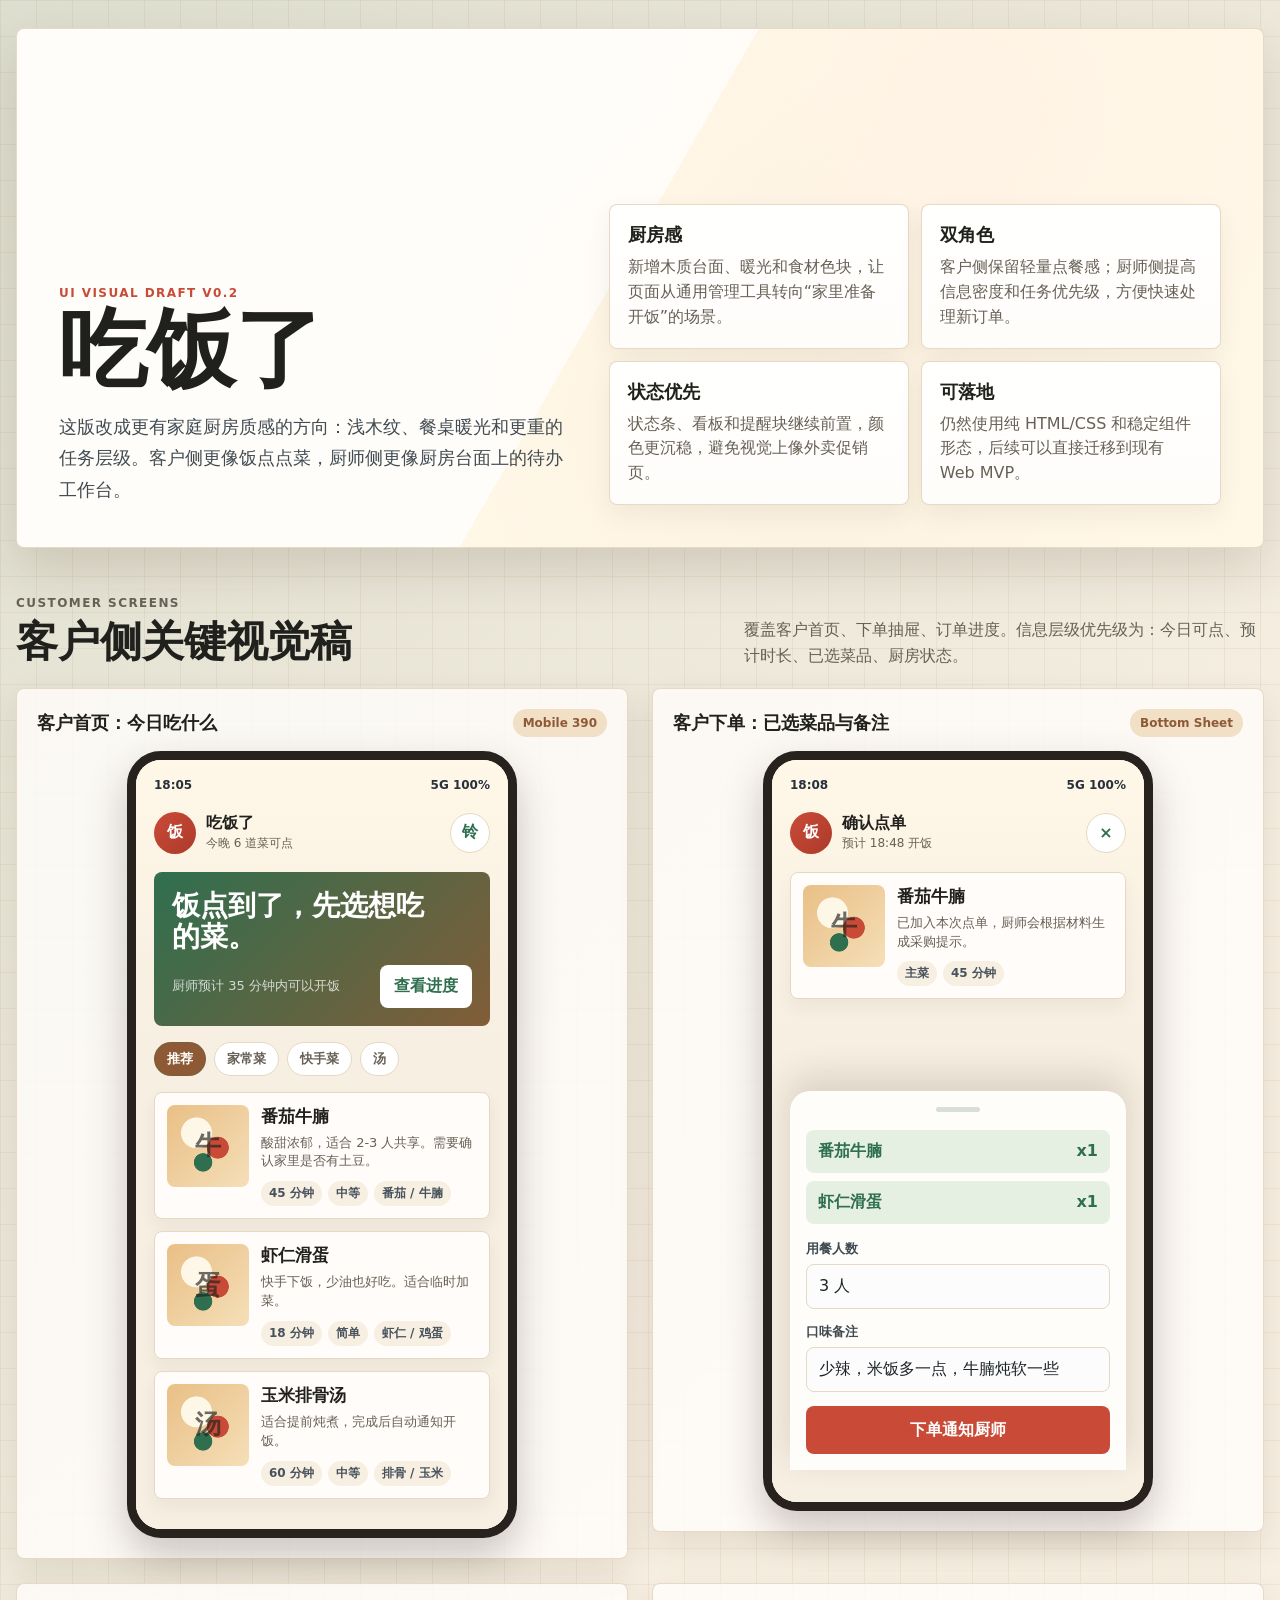
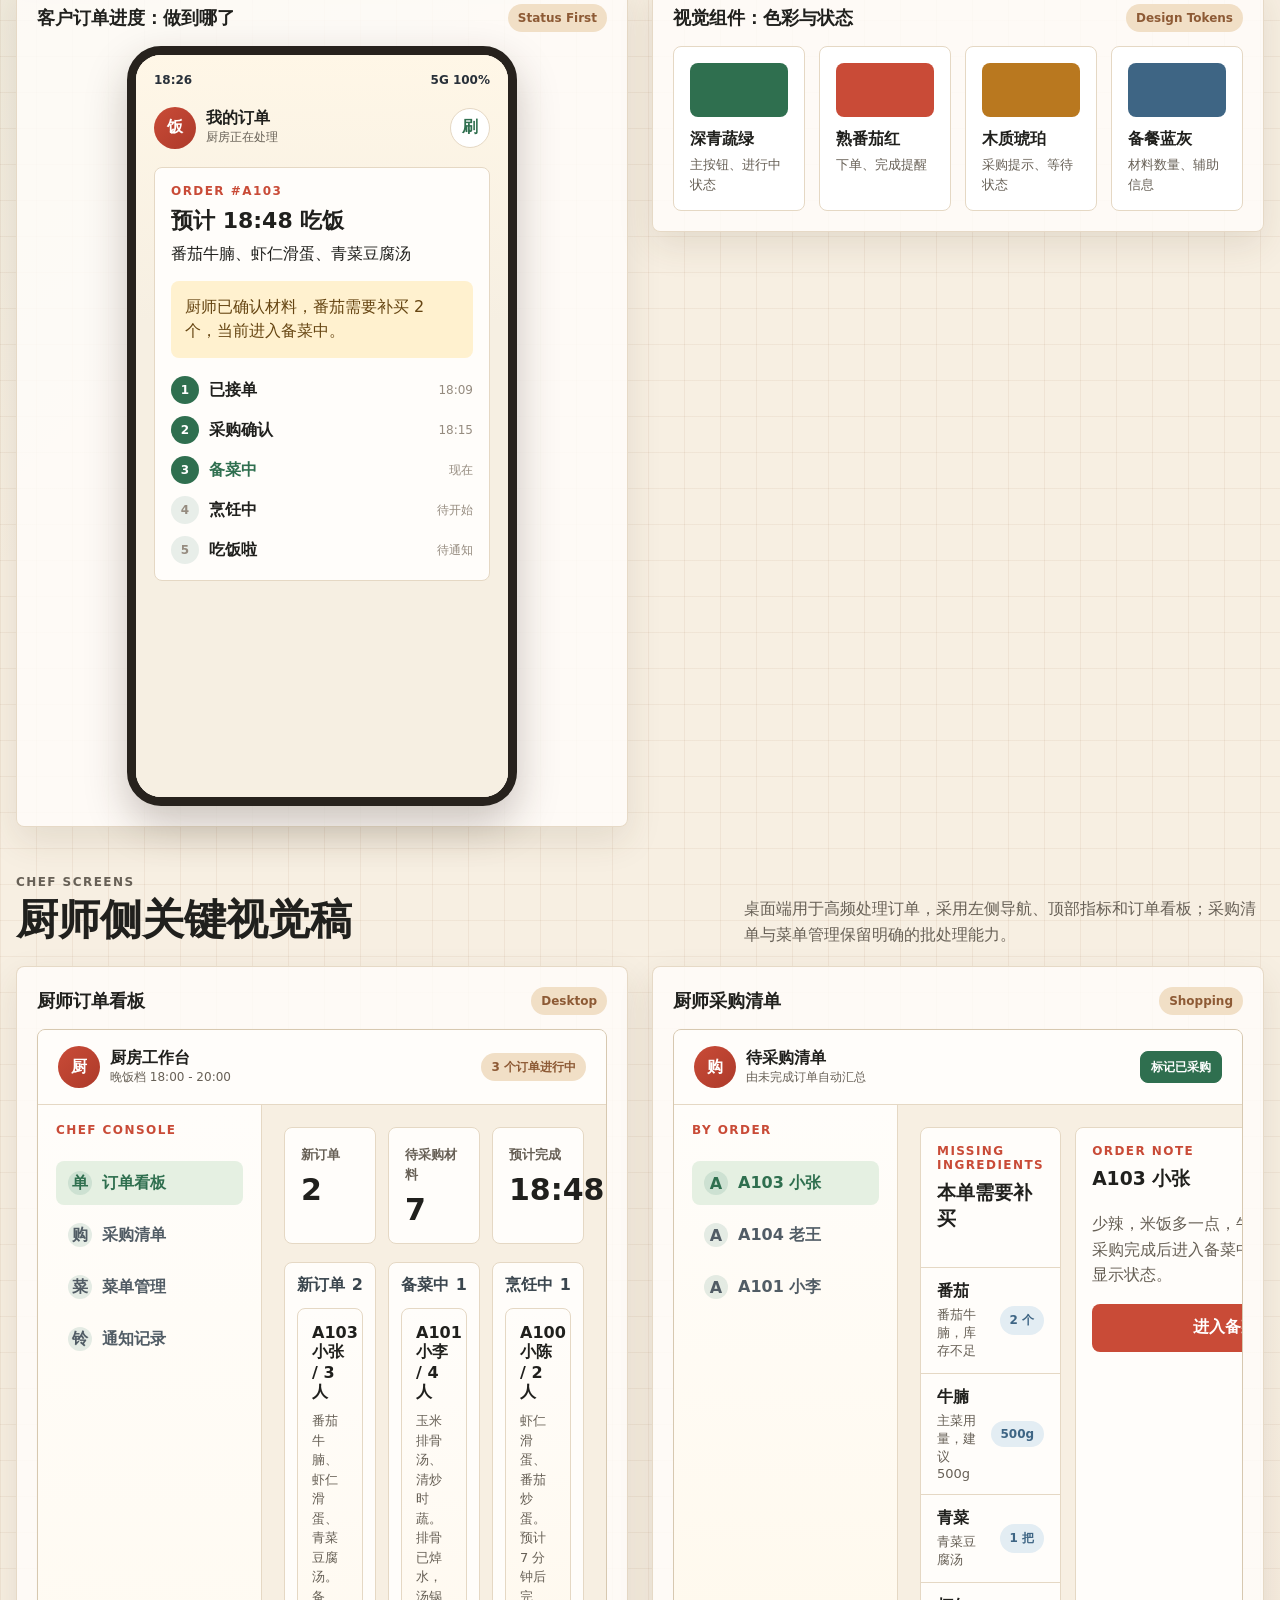
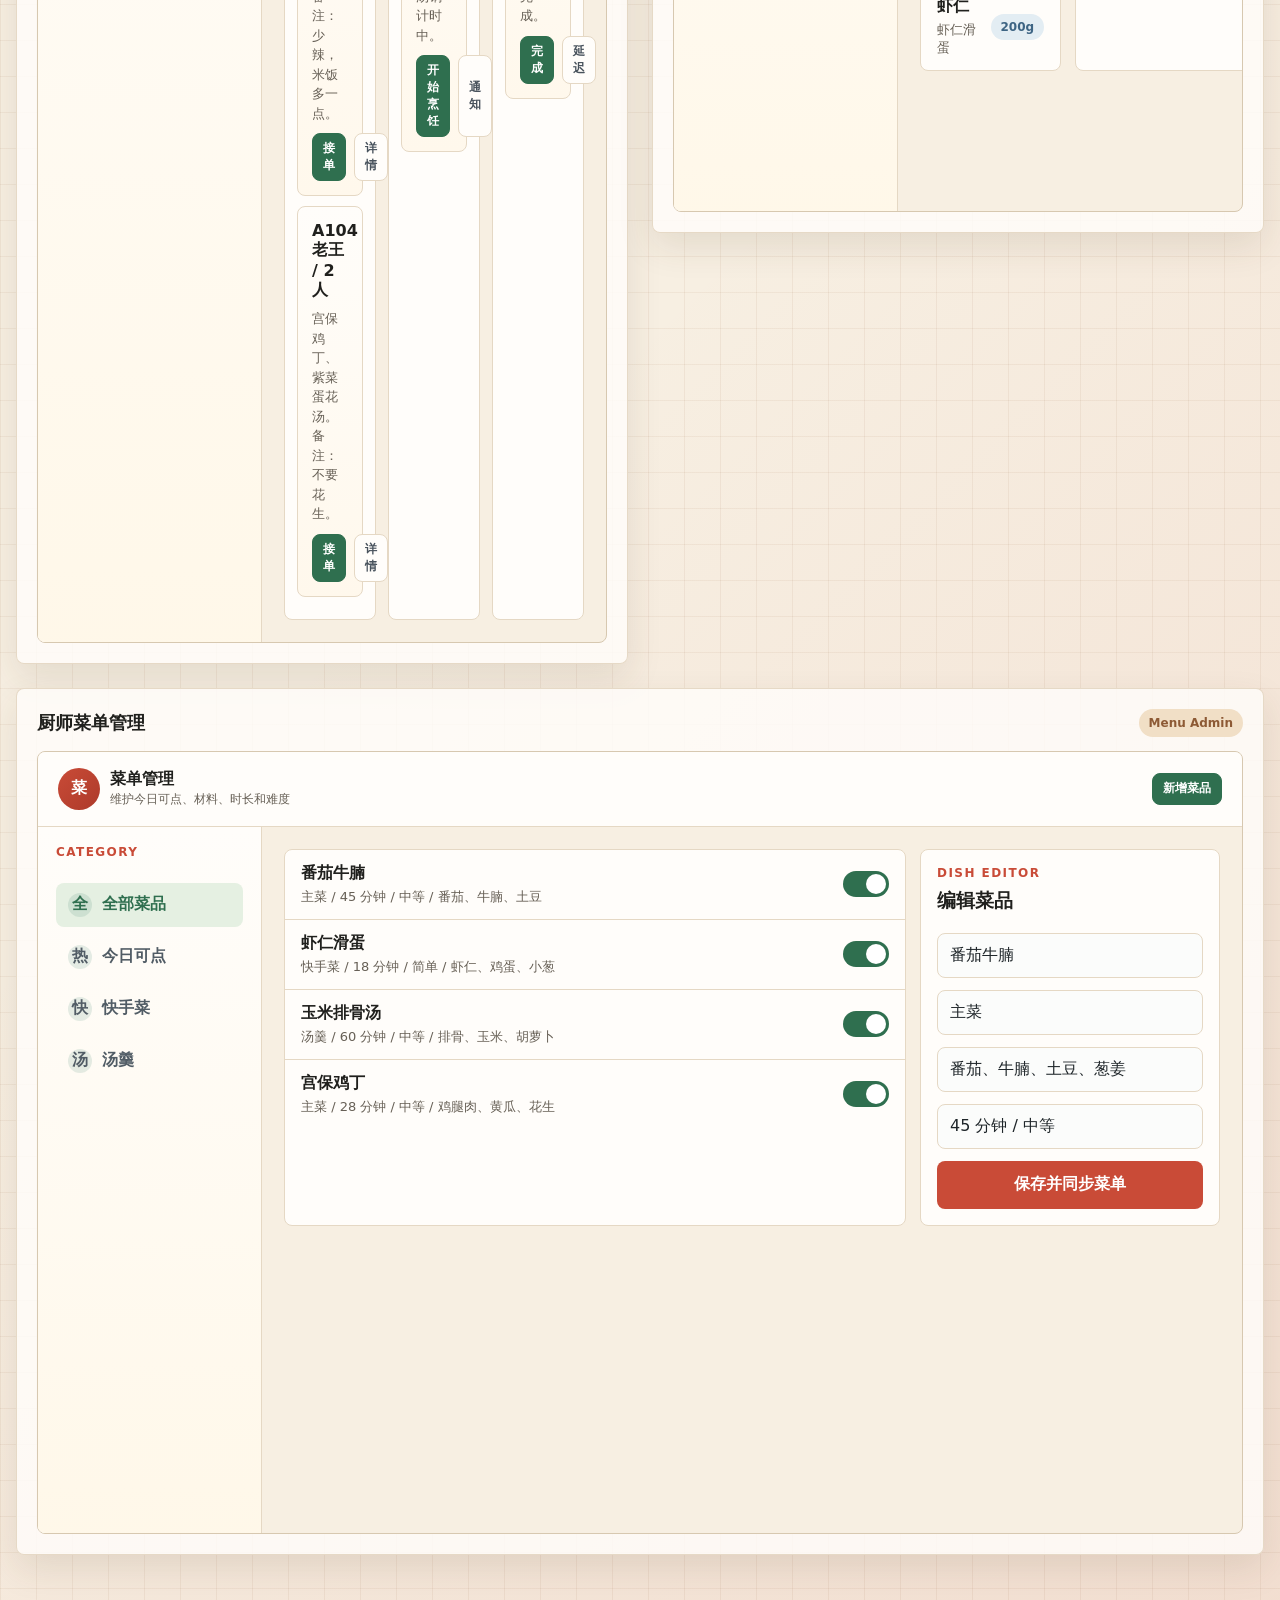
==== commit 85f00ef0: "Revise UI visual draft" ====
--- a/docs/ui-visual-draft.html
+++ b/docs/ui-visual-draft.html
@@ -3,26 +3,28 @@
   <head>
     <meta charset="UTF-8" />
     <meta name="viewport" content="width=device-width, initial-scale=1.0" />
-    <title>吃饭了 UI 视觉稿</title>
+    <title>吃饭了 UI 视觉稿 v0.2</title>
     <style>
       :root {
         color-scheme: light;
-        --ink: #171b1f;
-        --muted: #66707a;
-        --subtle: #8b949e;
-        --paper: #fffaf1;
-        --surface: #ffffff;
-        --wash: #f3f7f4;
-        --line: #dde4df;
-        --green: #23745a;
-        --green-soft: #dff0e8;
-        --tomato: #d34a31;
-        --tomato-soft: #ffe4dc;
-        --amber: #cc8a1d;
-        --amber-soft: #fff0cf;
-        --blue: #386b9f;
-        --blue-soft: #e3eef9;
-        --shadow: 0 20px 48px rgba(31, 45, 38, 0.14);
+        --ink: #20201d;
+        --muted: #676056;
+        --subtle: #958b7f;
+        --paper: #fff7e7;
+        --surface: #fffdfa;
+        --wash: #f6efe2;
+        --line: #e5d8c4;
+        --green: #2f6f4f;
+        --green-soft: #e5f0e2;
+        --tomato: #c94b37;
+        --tomato-soft: #ffe5dc;
+        --amber: #b9781f;
+        --amber-soft: #fff1cf;
+        --blue: #3e6584;
+        --blue-soft: #e3edf3;
+        --wood: #8d5a35;
+        --wood-soft: #f1dfc6;
+        --shadow: 0 22px 52px rgba(75, 51, 30, 0.16);
         --radius: 8px;
       }
 
@@ -33,9 +35,17 @@
       body {
         margin: 0;
         background:
-          linear-gradient(135deg, rgba(35, 116, 90, 0.12), transparent 34%),
-          linear-gradient(315deg, rgba(211, 74, 49, 0.1), transparent 30%),
-          #f6f4ee;
+          linear-gradient(90deg, rgba(141, 90, 53, 0.08) 1px, transparent 1px),
+          linear-gradient(180deg, rgba(141, 90, 53, 0.07) 1px, transparent 1px),
+          linear-gradient(135deg, rgba(47, 111, 79, 0.13), transparent 36%),
+          linear-gradient(315deg, rgba(201, 75, 55, 0.1), transparent 32%),
+          #f7efe2;
+        background-size:
+          36px 36px,
+          36px 36px,
+          auto,
+          auto,
+          auto;
         color: var(--ink);
         font-family:
           Inter, ui-sans-serif, system-ui, -apple-system, BlinkMacSystemFont,
@@ -61,18 +71,19 @@
         min-height: 520px;
         align-items: end;
         padding: 42px;
-        border: 1px solid rgba(221, 228, 223, 0.9);
+        border: 1px solid rgba(229, 216, 196, 0.95);
         border-radius: var(--radius);
         background:
-          linear-gradient(180deg, rgba(255, 255, 255, 0.86), rgba(255, 250, 241, 0.94)),
-          radial-gradient(circle at 70% 18%, rgba(255, 228, 220, 0.7), transparent 34%),
+          linear-gradient(120deg, rgba(255, 253, 250, 0.94) 0 48%, rgba(255, 247, 231, 0.72) 48%),
+          radial-gradient(circle at 76% 16%, rgba(255, 229, 220, 0.86), transparent 32%),
+          radial-gradient(circle at 64% 74%, rgba(241, 223, 198, 0.82), transparent 38%),
           var(--paper);
         box-shadow: var(--shadow);
       }
 
       .eyebrow {
         margin: 0 0 8px;
-        color: var(--green);
+        color: var(--tomato);
         font-size: 12px;
         font-weight: 900;
         letter-spacing: 0.12em;
@@ -111,9 +122,12 @@
       .principle {
         min-height: 132px;
         padding: 18px;
-        border: 1px solid var(--line);
-        border-radius: var(--radius);
-        background: var(--surface);
+        border: 1px solid rgba(229, 216, 196, 0.95);
+        border-radius: var(--radius);
+        background:
+          linear-gradient(180deg, rgba(255, 255, 255, 0.86), rgba(255, 253, 250, 0.98)),
+          var(--surface);
+        box-shadow: 0 10px 24px rgba(75, 51, 30, 0.07);
       }
 
       .principle strong {
@@ -157,10 +171,10 @@
 
       .board {
         padding: 20px;
-        border: 1px solid rgba(221, 228, 223, 0.94);
-        border-radius: var(--radius);
-        background: rgba(255, 255, 255, 0.74);
-        box-shadow: 0 14px 36px rgba(31, 45, 38, 0.1);
+        border: 1px solid rgba(229, 216, 196, 0.96);
+        border-radius: var(--radius);
+        background: rgba(255, 253, 250, 0.82);
+        box-shadow: 0 14px 36px rgba(75, 51, 30, 0.11);
       }
 
       .board-title {
@@ -182,8 +196,8 @@
         min-height: 28px;
         padding: 5px 10px;
         border-radius: 999px;
-        background: var(--green-soft);
-        color: var(--green);
+        background: var(--wood-soft);
+        color: var(--wood);
         font-size: 12px;
         font-weight: 800;
         white-space: nowrap;
@@ -194,17 +208,17 @@
         min-height: 760px;
         margin: 0 auto;
         overflow: hidden;
-        border: 9px solid #1c2327;
+        border: 9px solid #27221d;
         border-radius: 34px;
-        background: #f8f8f4;
-        box-shadow: 0 18px 42px rgba(23, 27, 31, 0.22);
+        background: #f9f1e4;
+        box-shadow: 0 18px 42px rgba(53, 35, 22, 0.25);
       }
 
       .phone-screen {
         min-height: 742px;
         padding: 18px;
         background:
-          linear-gradient(180deg, rgba(255, 244, 225, 0.96), rgba(247, 250, 246, 0.98) 34%),
+          linear-gradient(180deg, rgba(255, 247, 231, 0.98), rgba(246, 239, 226, 0.98) 36%),
           var(--wash);
       }
 
@@ -237,7 +251,7 @@
         width: 42px;
         height: 42px;
         border-radius: 50%;
-        background: var(--tomato);
+        background: linear-gradient(135deg, var(--tomato), #ad3a2a);
         color: #fff;
         font-weight: 950;
       }
@@ -268,7 +282,7 @@
         padding: 18px;
         border-radius: var(--radius);
         background:
-          linear-gradient(135deg, rgba(35, 116, 90, 0.92), rgba(25, 88, 68, 0.96)),
+          linear-gradient(135deg, rgba(47, 111, 79, 0.96), rgba(141, 90, 53, 0.88)),
           var(--green);
         color: #fff;
       }
@@ -324,7 +338,7 @@
 
       .tab.active {
         border-color: rgba(35, 116, 90, 0.2);
-        background: var(--green);
+        background: var(--wood);
         color: #fff;
       }
 
@@ -336,7 +350,8 @@
         padding: 12px;
         border: 1px solid var(--line);
         border-radius: var(--radius);
-        background: #fff;
+        background: rgba(255, 253, 250, 0.96);
+        box-shadow: 0 8px 18px rgba(75, 51, 30, 0.06);
       }
 
       .dish-art {
@@ -346,10 +361,11 @@
         height: 82px;
         border-radius: var(--radius);
         background:
-          radial-gradient(circle at 38% 42%, #ffcd8d 0 18%, transparent 19%),
-          radial-gradient(circle at 64% 60%, #d34a31 0 15%, transparent 16%),
-          linear-gradient(135deg, #f6e1ba, #e3f0e8);
-        color: rgba(23, 27, 31, 0.62);
+          radial-gradient(circle at 36% 34%, rgba(255, 251, 239, 0.92) 0 20%, transparent 21%),
+          radial-gradient(circle at 62% 52%, #c94b37 0 16%, transparent 17%),
+          radial-gradient(circle at 44% 70%, #2f6f4f 0 12%, transparent 13%),
+          linear-gradient(135deg, #e9bf86, #f5dfb8);
+        color: rgba(32, 32, 29, 0.66);
         font-size: 26px;
         font-weight: 950;
       }
@@ -385,8 +401,8 @@
         margin-top: 92px;
         padding: 16px;
         border-radius: 20px 20px 0 0;
-        background: #fff;
-        box-shadow: 0 -14px 34px rgba(31, 45, 38, 0.16);
+        background: #fffdfa;
+        box-shadow: 0 -14px 34px rgba(75, 51, 30, 0.16);
       }
 
       .sheet-grip {
@@ -450,7 +466,7 @@
         padding: 16px;
         border: 1px solid var(--line);
         border-radius: var(--radius);
-        background: #fff;
+        background: #fffdfa;
       }
 
       .progress-card h3 {
@@ -510,9 +526,9 @@
       .desktop {
         min-height: 760px;
         overflow: hidden;
-        border: 1px solid #cbd5d0;
-        border-radius: var(--radius);
-        background: #f7f9f7;
+        border: 1px solid #d7c8b0;
+        border-radius: var(--radius);
+        background: #f7efe2;
       }
 
       .desktop-top {
@@ -522,7 +538,7 @@
         gap: 20px;
         padding: 16px 20px;
         border-bottom: 1px solid var(--line);
-        background: #fff;
+        background: #fffdfa;
       }
 
       .desktop-body {
@@ -534,7 +550,9 @@
       .sidebar {
         padding: 18px;
         border-right: 1px solid var(--line);
-        background: #ffffff;
+        background:
+          linear-gradient(180deg, rgba(255, 253, 250, 0.98), rgba(255, 247, 231, 0.92)),
+          #ffffff;
       }
 
       .nav {
@@ -583,7 +601,7 @@
         padding: 16px;
         border: 1px solid var(--line);
         border-radius: var(--radius);
-        background: #fff;
+        background: #fffdfa;
       }
 
       .metric span {
@@ -609,7 +627,7 @@
         padding: 12px;
         border: 1px solid var(--line);
         border-radius: var(--radius);
-        background: #fff;
+        background: #fffdfa;
       }
 
       .lane-title {
@@ -625,7 +643,8 @@
         padding: 14px;
         border: 1px solid var(--line);
         border-radius: var(--radius);
-        background: #fbfcfb;
+        background:
+          linear-gradient(180deg, #fffdfa, #fff8ec);
       }
 
       .order-card strong {
@@ -650,7 +669,7 @@
         border: 1px solid var(--line);
         border-radius: var(--radius);
         padding: 6px 10px;
-        background: #fff;
+        background: #fffdfa;
         color: #48525c;
         font-size: 12px;
         font-weight: 850;
@@ -672,7 +691,7 @@
       .editor-panel {
         border: 1px solid var(--line);
         border-radius: var(--radius);
-        background: #fff;
+        background: #fffdfa;
       }
 
       .panel-pad {
@@ -814,28 +833,28 @@
     <main class="page">
       <section class="cover">
         <div>
-          <p class="eyebrow">UI Visual Draft v0.1</p>
+          <p class="eyebrow">UI Visual Draft v0.2</p>
           <h1>吃饭了</h1>
           <p class="cover-copy">
-            视觉方向围绕饭点前的低决策成本、厨房协作和进度透明展开。客户侧以“今天吃什么”和“什么时候吃”为核心，厨师侧以“新订单、缺什么、做到哪了”为核心。
+            这版改成更有家庭厨房质感的方向：浅木纹、餐桌暖光和更重的任务层级。客户侧更像饭点点菜，厨师侧更像厨房台面上的待办工作台。
           </p>
         </div>
         <div class="visual-principles">
           <div class="principle">
-            <strong>饭点感</strong>
-            <span>使用番茄红、青蔬绿、米饭暖白构建食物联想，但控制饱和度，避免外卖平台的强促销感。</span>
+            <strong>厨房感</strong>
+            <span>新增木质台面、暖光和食材色块，让页面从通用管理工具转向“家里准备开饭”的场景。</span>
           </div>
           <div class="principle">
             <strong>双角色</strong>
-            <span>客户侧更轻、更像点餐；厨师侧更密集、更像工作台，保证处理订单时扫描效率。</span>
+            <span>客户侧保留轻量点餐感；厨师侧提高信息密度和任务优先级，方便快速处理新订单。</span>
           </div>
           <div class="principle">
             <strong>状态优先</strong>
-            <span>用状态条、看板和提醒块突出“现在做到哪了”，减少客户催问和厨师解释成本。</span>
+            <span>状态条、看板和提醒块继续前置，颜色更沉稳，避免视觉上像外卖促销页。</span>
           </div>
           <div class="principle">
-            <strong>移动优先</strong>
-            <span>首屏聚焦今日菜单，关键操作放在拇指区；桌面端扩展为厨房看板和菜单维护后台。</span>
+            <strong>可落地</strong>
+            <span>仍然使用纯 HTML/CSS 和稳定组件形态，后续可以直接迁移到现有 Web MVP。</span>
           </div>
         </div>
       </section>
@@ -1031,23 +1050,23 @@
           </div>
           <div class="token-grid">
             <div class="token">
-              <div class="swatch" style="background: #23745a"></div>
-              <strong>青蔬绿</strong>
+              <div class="swatch" style="background: #2f6f4f"></div>
+              <strong>深青蔬绿</strong>
               <span>主按钮、进行中状态</span>
             </div>
             <div class="token">
-              <div class="swatch" style="background: #d34a31"></div>
-              <strong>番茄红</strong>
+              <div class="swatch" style="background: #c94b37"></div>
+              <strong>熟番茄红</strong>
               <span>下单、完成提醒</span>
             </div>
             <div class="token">
-              <div class="swatch" style="background: #cc8a1d"></div>
-              <strong>锅气琥珀</strong>
+              <div class="swatch" style="background: #b9781f"></div>
+              <strong>木质琥珀</strong>
               <span>采购提示、等待状态</span>
             </div>
             <div class="token">
-              <div class="swatch" style="background: #386b9f"></div>
-              <strong>冷静蓝</strong>
+              <div class="swatch" style="background: #3e6584"></div>
+              <strong>备餐蓝灰</strong>
               <span>材料数量、辅助信息</span>
             </div>
           </div>
